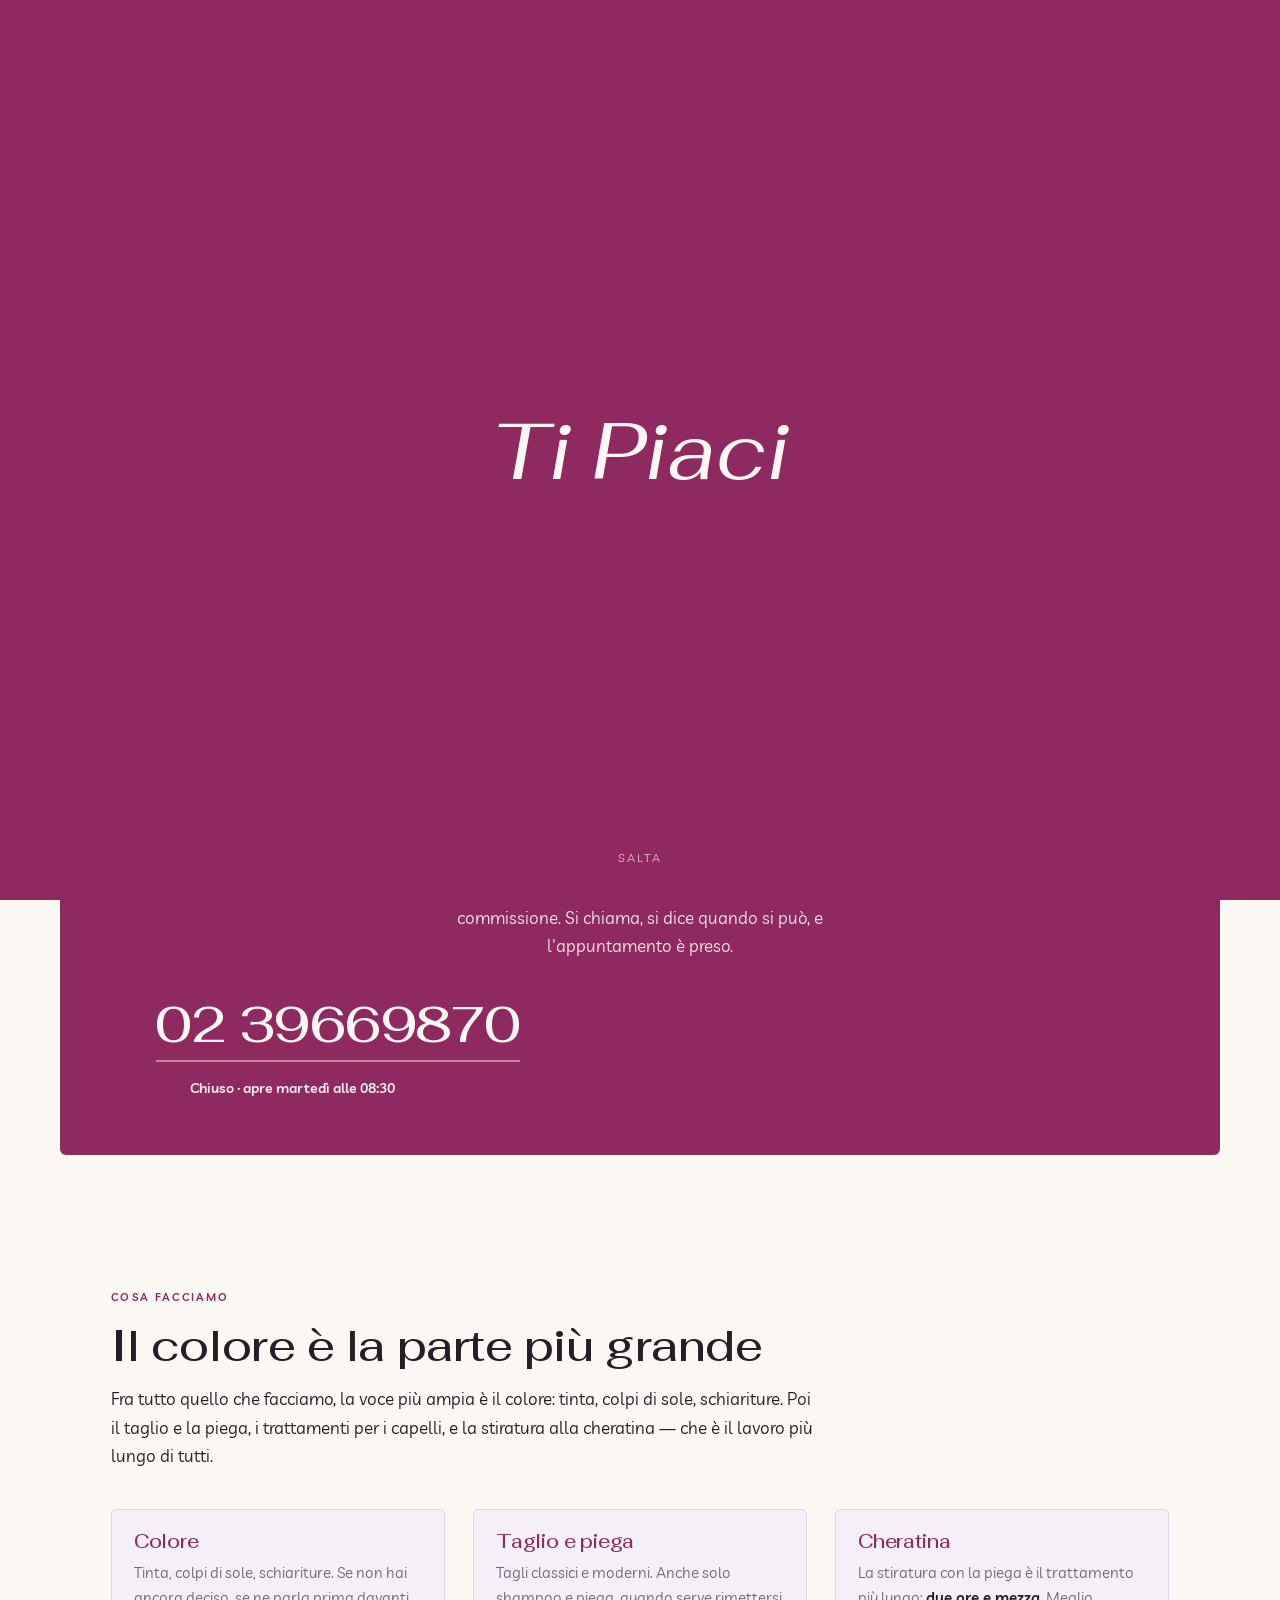
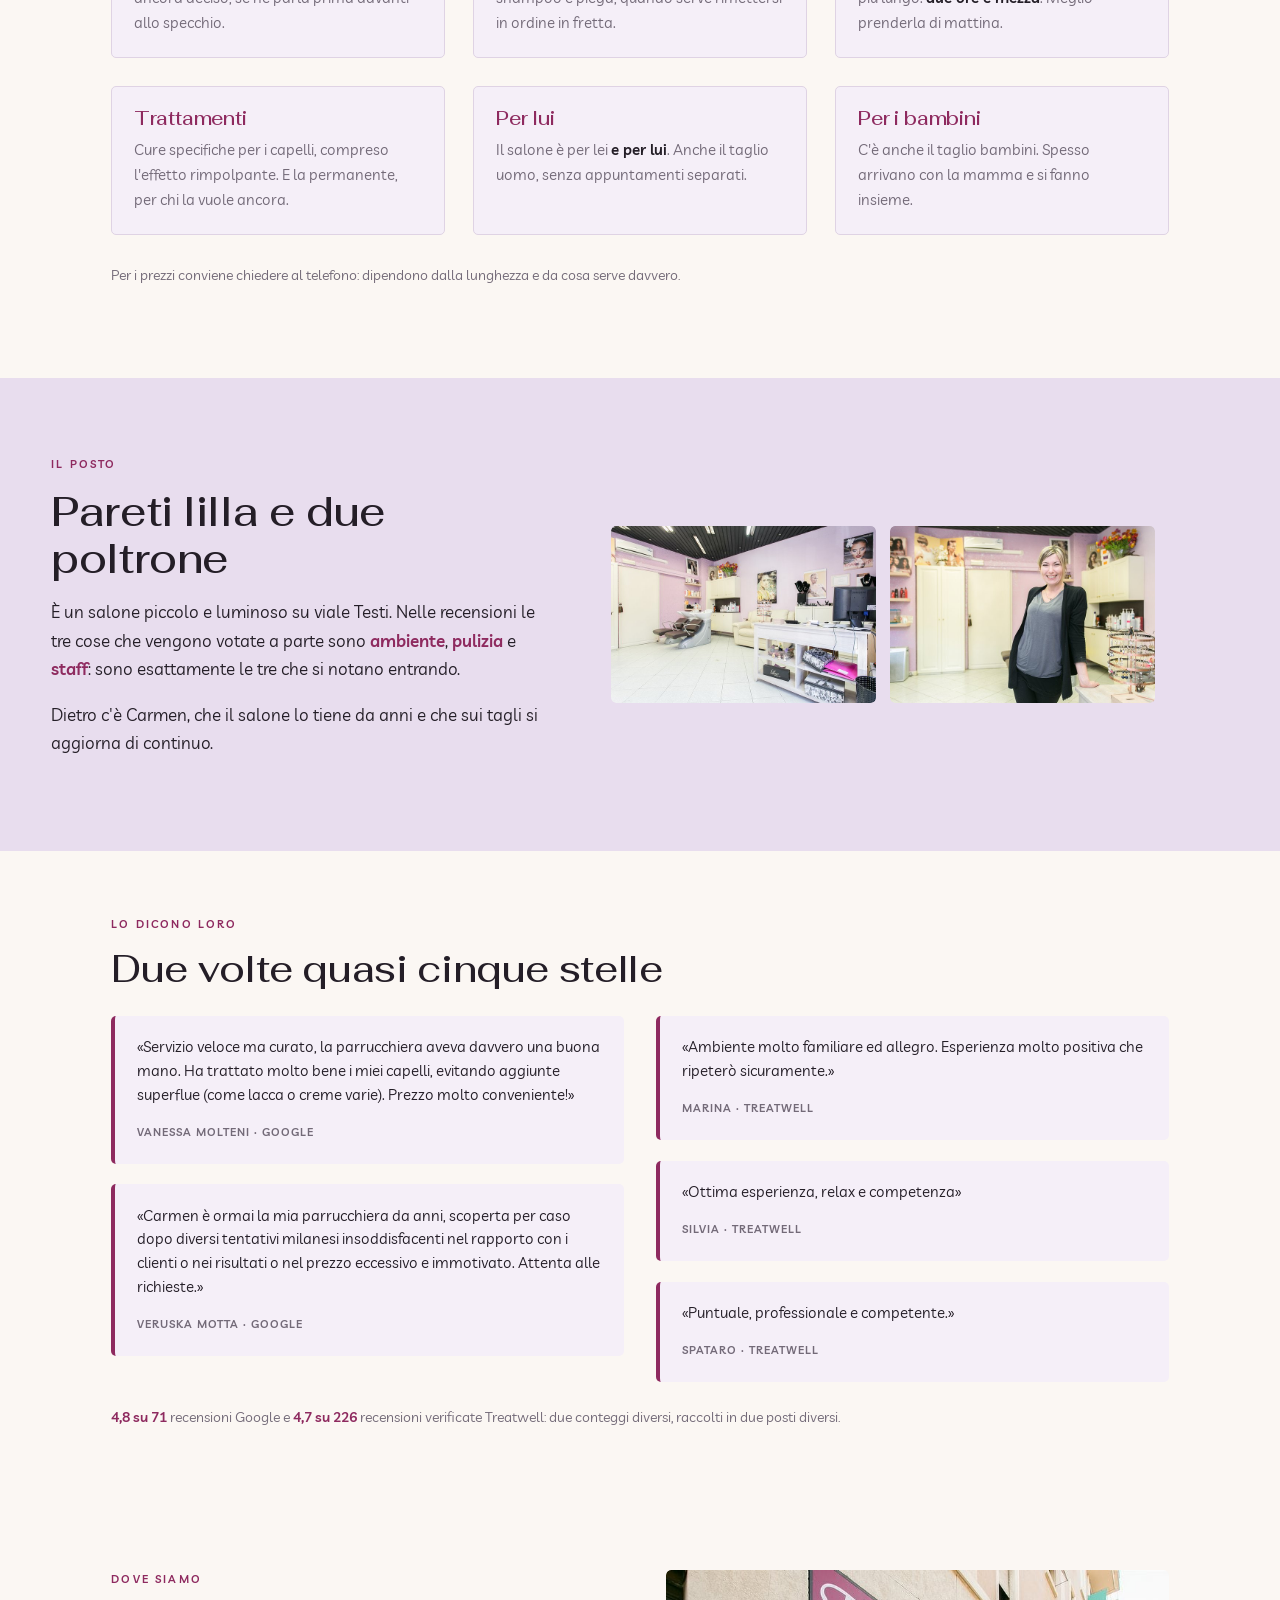
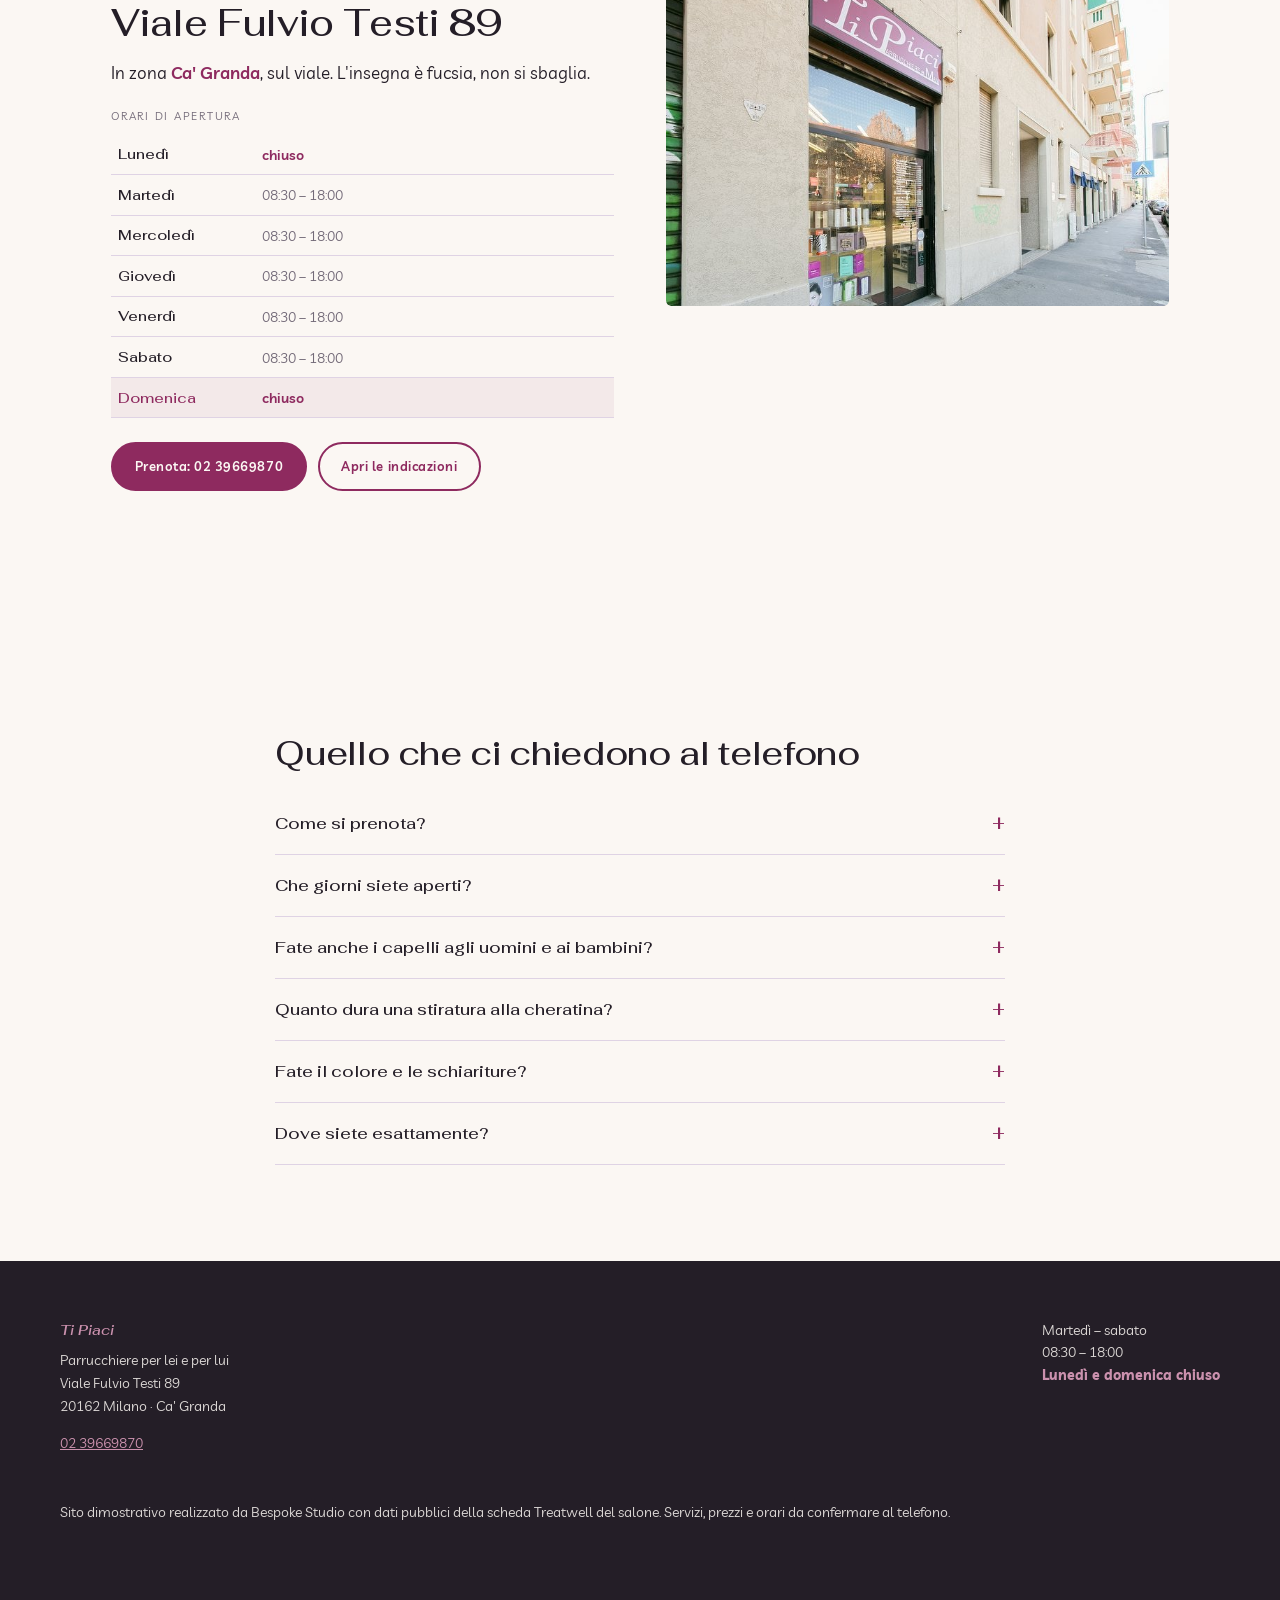
==== index.html @ 4e36fc7a "Ti Piaci — parrucchiere, viale Fulvio Testi 89, Ca' Granda Sito vetrina. Concept: «Niente che non se" ====
<!DOCTYPE html>
<html lang="it">
<head>
<meta charset="utf-8">
<meta name="viewport" content="width=device-width, initial-scale=1">
<title>Ti Piaci — parrucchiere a Ca' Granda, Milano · taglio, colore, cheratina</title>
<meta name="description" content="Ti Piaci, viale Fulvio Testi 89, Ca' Granda, Milano. Taglio, piega, colore, colpi di sole e lisciante alla cheratina, per lei e per lui. Si prenota per telefono: 02 39669870.">
<link rel="canonical" href="https://rotenzark.github.io/ti-piaci-testi/">
<meta property="og:type" content="website">
<meta property="og:title" content="Ti Piaci — niente che non serve">
<meta property="og:description" content="Parrucchiere a Ca' Granda, Milano. Taglio, colore, cheratina. Si prenota per telefono.">
<meta property="og:url" content="https://rotenzark.github.io/ti-piaci-testi/">
<meta property="og:image" content="https://rotenzark.github.io/ti-piaci-testi/img/og.jpg">
<meta property="og:locale" content="it_IT">
<meta name="twitter:card" content="summary_large_image">
<meta name="twitter:title" content="Ti Piaci — niente che non serve">
<meta name="twitter:description" content="Parrucchiere a Ca' Granda, Milano. Taglio, colore, cheratina. Si prenota per telefono.">
<meta name="twitter:image" content="https://rotenzark.github.io/ti-piaci-testi/img/og.jpg">
<meta name="theme-color" content="#8E2A5F">
<link rel="icon" href="img/favicon.svg" type="image/svg+xml">
<link rel="icon" href="img/favicon-32.png" sizes="32x32">
<link rel="apple-touch-icon" href="img/apple-touch-icon.png">
<link rel="preconnect" href="https://fonts.googleapis.com">
<link rel="preconnect" href="https://fonts.gstatic.com" crossorigin>
<link href="https://fonts.googleapis.com/css2?family=Fahkwang:ital,wght@0,300;0,400;0,500;0,600;1,400&family=Livvic:wght@300;400;500;600&display=swap" rel="stylesheet">
<link rel="stylesheet" href="css/styles.css?v=1">
<script type="application/ld+json">
{
  "@context":"https://schema.org","@type":"HairSalon","name":"Ti Piaci",
  "description":"Parrucchiere per lei e per lui a Ca' Granda, Milano. Taglio, piega, colore, colpi di sole e lisciante alla cheratina.",
  "url":"https://rotenzark.github.io/ti-piaci-testi/",
  "telephone":"+39 02 39669870",
  "priceRange":"€€",
  "image":"https://rotenzark.github.io/ti-piaci-testi/img/salone.jpg",
  "address":{"@type":"PostalAddress","streetAddress":"Viale Fulvio Testi 89","addressLocality":"Milano","postalCode":"20162","addressCountry":"IT"},
  "openingHoursSpecification":[
    {"@type":"OpeningHoursSpecification","dayOfWeek":["Tuesday","Wednesday","Thursday","Friday","Saturday"],"opens":"08:30","closes":"18:00"}
  ]
}
</script>
<script type="application/ld+json">
{
  "@context":"https://schema.org","@type":"FAQPage","mainEntity":[
    {"@type":"Question","name":"Come si prenota?","acceptedAnswer":{"@type":"Answer","text":"Per telefono, allo 02 39669870. Non serve nessuna app e non c'è nessuna piattaforma di mezzo: si chiama e si fissa l'appuntamento."}},
    {"@type":"Question","name":"Che giorni siete aperti?","acceptedAnswer":{"@type":"Answer","text":"Dal martedì al sabato, dalle 8:30 alle 18:00. Lunedì e domenica siamo chiusi."}},
    {"@type":"Question","name":"Fate anche i capelli agli uomini e ai bambini?","acceptedAnswer":{"@type":"Answer","text":"Sì. Il salone è per lei e per lui, e c'è anche il taglio per i bambini."}},
    {"@type":"Question","name":"Quanto dura una stiratura alla cheratina?","acceptedAnswer":{"@type":"Answer","text":"È il trattamento più lungo che facciamo: circa due ore e mezza, piega compresa. Meglio prenderlo di mattina."}},
    {"@type":"Question","name":"Fate il colore e le schiariture?","acceptedAnswer":{"@type":"Answer","text":"Sì, ed è la parte più ampia di quello che facciamo: colore, colpi di sole e schiariture. Se non sai bene cosa vuoi, se ne parla prima davanti allo specchio."}},
    {"@type":"Question","name":"Dove siete esattamente?","acceptedAnswer":{"@type":"Answer","text":"In viale Fulvio Testi 89, in zona Ca' Granda a Milano, sul lato dei numeri dispari."}}
  ]
}
</script>
</head>
<body>

<div id="intro" class="intro" aria-hidden="true">
  <p class="intro__nome">Ti Piaci</p>
  <button type="button" id="introSkip" class="intro__skip" data-i18n="intro.skip">salta</button>
</div>

<header id="site-header" class="testata">
  <a class="marchio" href="#cima">Ti Piaci</a>
  <nav id="mainNav" class="nav" aria-label="Menu principale">
    <a href="#cosa" data-i18n="nav.cosa">Cosa facciamo</a>
    <a href="#salone" data-i18n="nav.salone">Il salone</a>
    <a href="#voci" data-i18n="nav.voci">Recensioni</a>
    <a href="#dove" data-i18n="nav.dove">Dove siamo</a>
  </nav>
  <div class="testata__coda">
    <div class="lingue" role="group" aria-label="Lingua / Language">
      <button type="button" data-lang="it" class="is-on" aria-pressed="true">IT</button>
      <button type="button" data-lang="en" aria-pressed="false">EN</button>
    </div>
    <a class="bottone bottone--pieno" href="tel:+390239669870" data-i18n="cta.prenota">Prenota</a>
    <button type="button" id="burger" class="burger" aria-expanded="false" aria-controls="mobile-menu" aria-label="Apri il menu">
      <span></span><span></span><span></span>
    </button>
  </div>
</header>

<div id="mobile-menu" class="drawer" hidden>
  <a href="#cosa" data-i18n="nav.cosa">Cosa facciamo</a>
  <a href="#salone" data-i18n="nav.salone">Il salone</a>
  <a href="#voci" data-i18n="nav.voci">Recensioni</a>
  <a href="#dove" data-i18n="nav.dove">Dove siamo</a>
  <a class="drawer__cta" href="tel:+390239669870">02 39669870</a>
</div>

<!-- la ciocca: una linea curva continua che scende lungo tutta la pagina -->
<svg class="ciocca" id="ciocca" viewBox="0 0 120 1400" preserveAspectRatio="none" aria-hidden="true">
  <path class="ciocca__l" d="M96 0 C40 150 100 260 52 400 C10 528 96 620 60 760 C26 892 100 980 46 1120 C8 1224 78 1310 62 1400"
        fill="none" stroke="currentColor" stroke-width="1.6" stroke-linecap="round"/>
</svg>

<main id="cima">

  <!-- ══ HERO: la frase di una cliente ══ -->
  <section class="apertura" aria-labelledby="apertura-titolo">
    <p class="apertura__eti" data-i18n="hero.eti">Parrucchiere per lei e per lui · viale Fulvio Testi 89 · Ca' Granda, Milano</p>
    <h1 id="apertura-titolo" class="apertura__frase">
      <span class="fr">Niente</span>
      <span class="fr fr--forte">che non serve.</span>
    </h1>
    <p class="apertura__fonte" data-i18n="hero.fonte">«Ha trattato molto bene i miei capelli, <b>evitando aggiunte superflue</b> come lacca o creme varie.» — e un'altra cliente scrive che qui <b>non si cerca di proporre</b> quello che non hai chiesto. Sono due recensioni diverse, che dicono la stessa cosa.</p>
    <p class="stelle"><span data-i18n="hero.stelle"><b>4,8</b> su 71 recensioni Google · <b>4,7</b> su 226 recensioni Treatwell</span></p>
  </section>

  <!-- ══ LA PRENOTAZIONE — ciò che oggi manca ══ -->
  <section class="prenota" aria-labelledby="prenota-titolo">
    <div class="prenota__box">
      <p class="occhiello occhiello--chiaro" data-i18n="pre.eti">Per fissare un appuntamento</p>
      <h2 id="prenota-titolo" data-i18n="pre.titolo">Si prenota al telefono</h2>
      <p data-i18n="pre.p">Nessuna app, nessuna piattaforma di mezzo, nessuna commissione. Si chiama, si dice quando si può, e l'appuntamento è preso.</p>
      <p class="prenota__num"><a href="tel:+390239669870">02 39669870</a></p>
      <p class="prenota__stato"><span id="orarioStato">Controllo gli orari…</span></p>
    </div>
  </section>

  <!-- ══ COSA FACCIAMO ══ -->
  <section id="cosa" class="cosa" aria-labelledby="cosa-titolo">
    <div class="cosa__testa reveal">
      <p class="occhiello" data-i18n="cos.eti">Cosa facciamo</p>
      <h2 id="cosa-titolo" data-i18n="cos.titolo">Il colore è la parte più grande</h2>
      <p data-i18n="cos.p">Fra tutto quello che facciamo, la voce più ampia è il colore: tinta, colpi di sole, schiariture. Poi il taglio e la piega, i trattamenti per i capelli, e la stiratura alla cheratina — che è il lavoro più lungo di tutti.</p>
    </div>
    <div class="cosa__griglia">
      <article class="voce-s reveal">
        <h3 data-i18n="cos.1t">Colore</h3>
        <p data-i18n="cos.1p">Tinta, colpi di sole, schiariture. Se non hai ancora deciso, se ne parla prima davanti allo specchio.</p>
      </article>
      <article class="voce-s reveal">
        <h3 data-i18n="cos.2t">Taglio e piega</h3>
        <p data-i18n="cos.2p">Tagli classici e moderni. Anche solo shampoo e piega, quando serve rimettersi in ordine in fretta.</p>
      </article>
      <article class="voce-s reveal">
        <h3 data-i18n="cos.3t">Cheratina</h3>
        <p data-i18n="cos.3p">La stiratura con la piega è il trattamento più lungo: <b>due ore e mezza</b>. Meglio prenderla di mattina.</p>
      </article>
      <article class="voce-s reveal">
        <h3 data-i18n="cos.4t">Trattamenti</h3>
        <p data-i18n="cos.4p">Cure specifiche per i capelli, compreso l'effetto rimpolpante. E la permanente, per chi la vuole ancora.</p>
      </article>
      <article class="voce-s reveal">
        <h3 data-i18n="cos.5t">Per lui</h3>
        <p data-i18n="cos.5p">Il salone è per lei <b>e per lui</b>. Anche il taglio uomo, senza appuntamenti separati.</p>
      </article>
      <article class="voce-s reveal">
        <h3 data-i18n="cos.6t">Per i bambini</h3>
        <p data-i18n="cos.6p">C'è anche il taglio bambini. Spesso arrivano con la mamma e si fanno insieme.</p>
      </article>
    </div>
    <p class="cosa__nota reveal" data-i18n="cos.nota">Per i prezzi conviene chiedere al telefono: dipendono dalla lunghezza e da cosa serve davvero.</p>
  </section>

  <!-- ══ IL SALONE ══ -->
  <section id="salone" class="salone" aria-labelledby="salone-titolo">
    <div class="salone__testo reveal">
      <p class="occhiello" data-i18n="sal.eti">Il posto</p>
      <h2 id="salone-titolo" data-i18n="sal.titolo">Pareti lilla e due poltrone</h2>
      <p data-i18n="sal.p1">È un salone piccolo e luminoso su viale Testi. Nelle recensioni le tre cose che vengono votate a parte sono <b>ambiente</b>, <b>pulizia</b> e <b>staff</b>: sono esattamente le tre che si notano entrando.</p>
      <p data-i18n="sal.p2">Dietro c'è Carmen, che il salone lo tiene da anni e che sui tagli si aggiorna di continuo.</p>
    </div>
    <div class="salone__foto">
      <button type="button" class="shot reveal" data-full="img/salone.jpg"><img src="img/salone.jpg" width="720" height="480" decoding="async" alt="L'interno del salone: pareti lilla, due poltrone lavaggio, divano crema e bancone bianco"></button>
      <button type="button" class="shot reveal" data-full="img/al-lavoro.jpg"><img src="img/al-lavoro.jpg" width="720" height="480" decoding="async" alt="Il salone visto dall'ingresso, con l'espositore di bigiotteria e la parete dei prodotti"></button>
    </div>
  </section>

  <!-- ══ RECENSIONI ══ -->
  <section id="voci" class="voci reveal" aria-labelledby="voci-titolo">
    <p class="occhiello" data-i18n="voc.eti">Lo dicono loro</p>
    <h2 id="voci-titolo" data-i18n="voc.titolo">Due volte quasi cinque stelle</h2>
    <ul class="voci__lista">
      <li class="voce"><p>«Servizio veloce ma curato, la parrucchiera aveva davvero una buona mano. Ha trattato molto bene i miei capelli, evitando aggiunte superflue (come lacca o creme varie). Prezzo molto conveniente!»</p><span class="voce__chi">Vanessa Molteni · Google</span></li>
      <li class="voce"><p>«Carmen è ormai la mia parrucchiera da anni, scoperta per caso dopo diversi tentativi milanesi insoddisfacenti nel rapporto con i clienti o nei risultati o nel prezzo eccessivo e immotivato. Attenta alle richieste.»</p><span class="voce__chi">Veruska Motta · Google</span></li>
      <li class="voce"><p>«Ambiente molto familiare ed allegro. Esperienza molto positiva che ripeterò sicuramente.»</p><span class="voce__chi">Marina · Treatwell</span></li>
      <li class="voce"><p>«Ottima esperienza, relax e competenza»</p><span class="voce__chi">Silvia · Treatwell</span></li>
      <li class="voce"><p>«Puntuale, professionale e competente.»</p><span class="voce__chi">Spataro · Treatwell</span></li>
    </ul>
    <p class="voci__nota" data-i18n="voc.nota"><b>4,8 su 71</b> recensioni Google e <b>4,7 su 226</b> recensioni verificate Treatwell: due conteggi diversi, raccolti in due posti diversi.</p>
  </section>

  <!-- ══ DOVE ══ -->
  <section id="dove" class="dove" aria-labelledby="dove-titolo">
    <div class="dove__testo reveal">
      <p class="occhiello" data-i18n="dov.eti">Dove siamo</p>
      <h2 id="dove-titolo" data-i18n="dov.titolo">Viale Fulvio Testi 89</h2>
      <p data-i18n="dov.p">In zona <b>Ca' Granda</b>, sul viale. L'insegna è fucsia, non si sbaglia.</p>
      <table class="orari">
        <caption data-i18n="dov.cap">Orari di apertura</caption>
        <tbody>
          <tr data-day="1" class="riposo"><th scope="row" data-i18n="g.lun">Lunedì</th><td data-i18n="g.chiuso">chiuso</td></tr>
          <tr data-day="2"><th scope="row" data-i18n="g.mar">Martedì</th><td>08:30 – 18:00</td></tr>
          <tr data-day="3"><th scope="row" data-i18n="g.mer">Mercoledì</th><td>08:30 – 18:00</td></tr>
          <tr data-day="4"><th scope="row" data-i18n="g.gio">Giovedì</th><td>08:30 – 18:00</td></tr>
          <tr data-day="5"><th scope="row" data-i18n="g.ven">Venerdì</th><td>08:30 – 18:00</td></tr>
          <tr data-day="6"><th scope="row" data-i18n="g.sab">Sabato</th><td>08:30 – 18:00</td></tr>
          <tr data-day="0" class="riposo"><th scope="row" data-i18n="g.dom">Domenica</th><td data-i18n="g.chiuso2">chiuso</td></tr>
        </tbody>
      </table>
      <p class="dove__azioni">
        <a class="bottone bottone--pieno" href="tel:+390239669870" data-i18n="dov.tel">Prenota: 02 39669870</a>
        <a class="bottone" href="https://www.google.com/maps/search/Ti+Piaci+Viale+Fulvio+Testi+89+Milano" target="_blank" rel="noopener" data-i18n="dov.mappa">Apri le indicazioni</a>
      </p>
    </div>
    <div class="dove__lato reveal">
      <button type="button" class="shot dove__facciata" data-full="img/facciata.jpg"><img src="img/facciata.jpg" width="720" height="480" decoding="async" alt="L'insegna fucsia Ti Piaci su viale Fulvio Testi, con la vetrina dei prodotti"></button>
      <iframe title="Mappa di Ti Piaci, viale Fulvio Testi 89, Milano" src="https://www.google.com/maps?q=Viale+Fulvio+Testi+89+20162+Milano&output=embed" width="600" height="300" style="border:0" loading="lazy" referrerpolicy="no-referrer-when-downgrade"></iframe>
    </div>
  </section>

  <!-- ══ FAQ ══ -->
  <section id="faq" class="faq reveal" aria-labelledby="faq-titolo">
    <h2 id="faq-titolo" data-i18n="faq.titolo">Quello che ci chiedono al telefono</h2>
    <div class="faq__lista">
      <details><summary data-i18n="faq.q1">Come si prenota?</summary><p data-i18n="faq.a1">Per telefono, allo <b>02 39669870</b>. Non serve nessuna app e non c'è nessuna piattaforma di mezzo: si chiama e si fissa l'appuntamento.</p></details>
      <details><summary data-i18n="faq.q2">Che giorni siete aperti?</summary><p data-i18n="faq.a2">Dal <b>martedì al sabato</b>, dalle 8:30 alle 18:00. Lunedì e domenica siamo chiusi.</p></details>
      <details><summary data-i18n="faq.q3">Fate anche i capelli agli uomini e ai bambini?</summary><p data-i18n="faq.a3">Sì. Il salone è <b>per lei e per lui</b>, e c'è anche il taglio per i bambini.</p></details>
      <details><summary data-i18n="faq.q4">Quanto dura una stiratura alla cheratina?</summary><p data-i18n="faq.a4">È il trattamento più lungo che facciamo: <b>circa due ore e mezza</b>, piega compresa. Meglio prenderlo di mattina.</p></details>
      <details><summary data-i18n="faq.q5">Fate il colore e le schiariture?</summary><p data-i18n="faq.a5">Sì, ed è la parte più ampia di quello che facciamo. Se non sai bene cosa vuoi, se ne parla prima davanti allo specchio.</p></details>
      <details><summary data-i18n="faq.q6">Dove siete esattamente?</summary><p data-i18n="faq.a6">In viale Fulvio Testi 89, in zona <b>Ca' Granda</b>, sul lato dei numeri dispari.</p></details>
    </div>
  </section>

</main>

<footer class="chiusa">
  <div class="chiusa__riga">
    <div>
      <p class="chiusa__nome">Ti Piaci</p>
      <p data-i18n="foot.ind">Parrucchiere per lei e per lui<br>Viale Fulvio Testi 89<br>20162 Milano · Ca' Granda</p>
      <p><a href="tel:+390239669870">02 39669870</a></p>
    </div>
    <div>
      <p data-i18n="foot.orari">Martedì – sabato<br>08:30 – 18:00<br><b>Lunedì e domenica chiuso</b></p>
    </div>
  </div>
  <p class="chiusa__nota" data-i18n="foot.nota">Sito dimostrativo realizzato da Bespoke Studio con dati pubblici della scheda Treatwell del salone. Servizi, prezzi e orari da confermare al telefono.</p>
</footer>

<div class="barra" id="actionBar">
  <a href="tel:+390239669870" data-i18n="bar.prenota">Prenota</a>
  <a href="#cosa" data-i18n="bar.cosa">Servizi</a>
  <a href="#dove" data-i18n="bar.dove">Dove</a>
</div>

<div id="lightbox" class="lightbox" hidden>
  <button type="button" id="lightboxClose" class="lightbox__x" aria-label="Chiudi">×</button>
  <img id="lightboxImg" src="" alt="">
</div>

<script src="https://cdn.jsdelivr.net/npm/gsap@3.12.5/dist/gsap.min.js"></script>
<script src="https://cdn.jsdelivr.net/npm/gsap@3.12.5/dist/ScrollTrigger.min.js"></script>
<script src="js/main.js?v=1"></script>
</body>
</html>
---- css/styles.css ----
/* ═══════════════════════════════════════════════════════════════════
   TI PIACI — viale Fulvio Testi 89, Ca' Granda, Milano
   Palette dalle LORO foto: il magenta dell'insegna, il lilla delle
   pareti, il crema degli arredi, il nero del soffitto a doghe.
   ═══════════════════════════════════════════════════════════════════ */

:root{
  --magenta:#8E2A5F;
  --magenta-scuro:#5E1A3E;
  --lilla:#E8DDEE;
  --lilla-chiaro:#F5EFF8;
  --crema:#FBF7F3;
  --nero:#241E27;
  --fumo:#736A78;
  --linea:#DFD3E4;

  --display:'Fahkwang', Georgia, serif;
  --testo:'Livvic', system-ui, sans-serif;

  --gutter:clamp(1.15rem, 4vw, 3.5rem);
  --max:1160px;
}

*,*::before,*::after{box-sizing:border-box}
html{-webkit-text-size-adjust:100%}
body{margin:0}
img{max-width:100%;height:auto;display:block}
[hidden]{display:none !important}
button{font:inherit;color:inherit}
:focus-visible{outline:2px solid var(--magenta);outline-offset:3px}

.js .reveal{opacity:0}
.js .reveal.in-view{opacity:1}
html:not(.js) .reveal{opacity:1}

@media (prefers-reduced-motion:reduce){
  *,*::before,*::after{animation-duration:.001ms !important;animation-iteration-count:1 !important;transition-duration:.001ms !important;scroll-behavior:auto !important}
  .reveal{opacity:1 !important;transform:none !important}
  .intro{display:none !important}
  .ciocca__l{stroke-dashoffset:0 !important}
}

body{
  font-family:var(--testo);font-weight:400;
  font-size:clamp(1rem,.96rem + .2vw,1.06rem);line-height:1.68;
  color:var(--nero);background:var(--crema);
  -webkit-font-smoothing:antialiased;
}
h1,h2,h3{font-family:var(--display);line-height:1.14;margin:0;font-weight:500;letter-spacing:-.01em}
p{margin:0 0 1em}
a{color:inherit}

.occhiello{font-size:.68rem;font-weight:600;letter-spacing:.2em;text-transform:uppercase;color:var(--magenta);margin:0 0 .9rem}
.occhiello--chiaro{color:var(--lilla)}

.bottone{
  display:inline-block;font-size:.8rem;font-weight:600;letter-spacing:.04em;text-decoration:none;
  padding:.72rem 1.35rem;border:2px solid var(--magenta);color:var(--magenta);border-radius:999px;
  transition:background .22s,color .22s;
}
.bottone:hover{background:var(--magenta);color:var(--crema)}
.bottone--pieno{background:var(--magenta);color:var(--crema)}
.bottone--pieno:hover{background:var(--magenta-scuro);border-color:var(--magenta-scuro)}

/* ── INTRO ── */
.intro{position:fixed;inset:0;z-index:200;background:var(--magenta);display:grid;place-items:center;transition:opacity .55s ease}
.intro.is-out{opacity:0;pointer-events:none}
.intro__nome{margin:0;font-family:var(--display);font-weight:400;font-style:italic;color:var(--crema);font-size:clamp(2.4rem,9vw,5rem);opacity:0;animation:sali .7s ease .15s forwards}
@keyframes sali{from{opacity:0;transform:translateY(14px)}to{opacity:1;transform:none}}
.intro__skip{position:absolute;bottom:2rem;left:50%;transform:translateX(-50%);background:none;border:0;color:var(--crema);opacity:.7;cursor:pointer;font-size:.72rem;letter-spacing:.16em;text-transform:uppercase}

/* ── LA CIOCCA: firma, una curva continua lungo la pagina ── */
.ciocca{
  position:absolute;top:0;left:50%;transform:translateX(-50%);
  width:min(96vw,1160px);height:100%;
  pointer-events:none;z-index:0;color:var(--lilla);
}
.js .ciocca__l{stroke-dasharray:4200;stroke-dashoffset:4200}
html:not(.js) .ciocca__l{stroke-dasharray:none;stroke-dashoffset:0}
main{position:relative;z-index:1}

/* ── TESTATA ── */
.testata{position:sticky;top:0;z-index:90;display:flex;align-items:center;gap:1.2rem;padding:.7rem var(--gutter);background:rgba(251,247,243,.97);border-bottom:1px solid var(--linea)}
.marchio{text-decoration:none;color:var(--magenta);flex:0 0 auto;font-family:var(--display);font-style:italic;font-weight:500;font-size:1.45rem}
.nav{display:flex;gap:1.5rem;margin-left:auto}
.nav a{font-size:.85rem;font-weight:500;text-decoration:none;padding-bottom:2px;border-bottom:2px solid transparent;transition:border-color .2s}
.nav a:hover{border-color:var(--magenta)}
.testata__coda{display:flex;align-items:center;gap:.7rem;margin-left:auto}
.nav + .testata__coda{margin-left:1.4rem}
.lingue{display:flex;gap:.1rem;font-size:.74rem;font-weight:600}
.lingue button{background:none;border:0;padding:.3rem .35rem;cursor:pointer;color:var(--fumo)}
.lingue button.is-on{color:var(--magenta);text-decoration:underline;text-underline-offset:4px}

.burger{display:none;background:none;border:0;padding:.4rem;cursor:pointer;position:relative;z-index:96}
.burger span{display:block;width:23px;height:2.5px;background:var(--nero);margin:4px 0;transition:transform .25s,opacity .2s}
.burger[aria-expanded="true"] span:nth-child(1){transform:translateY(6.5px) rotate(45deg)}
.burger[aria-expanded="true"] span:nth-child(2){opacity:0}
.burger[aria-expanded="true"] span:nth-child(3){transform:translateY(-6.5px) rotate(-45deg)}

.drawer{position:fixed;inset:0 0 0 auto;width:min(78vw,300px);z-index:95;background:var(--magenta);color:var(--crema);display:flex;flex-direction:column;gap:.3rem;padding:5rem 1.6rem 2rem}
.drawer a{font-size:1rem;font-weight:500;text-decoration:none;padding:.75rem 0;border-bottom:1px solid rgba(251,247,243,.2)}
.drawer__cta{margin-top:1rem;border:2px solid var(--crema);border-bottom:2px solid var(--crema);border-radius:999px;text-align:center}

/* ═══ APERTURA ═══ */
.apertura{max-width:var(--max);margin:0 auto;padding:clamp(3rem,8vw,6rem) var(--gutter) clamp(2rem,4vw,3rem);text-align:center}
.apertura__eti{font-size:.7rem;font-weight:500;letter-spacing:.16em;text-transform:uppercase;color:var(--fumo);margin:0 0 clamp(1.6rem,4vw,2.6rem)}
.apertura__frase{display:flex;flex-direction:column;font-size:clamp(2.6rem,1.4rem + 5.6vw,6.4rem);line-height:1.02;letter-spacing:-.025em;color:var(--nero)}
.fr--forte{color:var(--magenta);font-style:italic}
.apertura__fonte{margin:clamp(1.6rem,3vw,2.4rem) auto 0;max-width:52ch;font-size:.98rem;color:var(--fumo)}
.apertura__fonte b{color:var(--nero);font-weight:600}
.stelle{margin:1.4rem auto 0;display:inline-block;font-size:.82rem;color:var(--fumo);background:var(--lilla-chiaro);border:1px solid var(--linea);border-radius:999px;padding:.42rem 1.1rem}
.stelle b{color:var(--magenta);font-weight:600}

/* ═══ PRENOTA — la cosa che oggi manca ═══ */
.prenota{padding:clamp(2rem,5vw,3.5rem) var(--gutter)}
.prenota__box{
  max-width:var(--max);margin:0 auto;text-align:center;
  background:var(--magenta);color:var(--crema);
  border-radius:6px;padding:clamp(2rem,5vw,3.4rem) clamp(1.2rem,4vw,3rem);
}
.prenota__box h2{font-size:clamp(1.6rem,1.2rem + 1.8vw,2.6rem);margin-bottom:.8rem}
.prenota__box p{opacity:.9;max-width:46ch;margin-left:auto;margin-right:auto}
.prenota__num{margin:1.4rem 0 .6rem !important;opacity:1 !important}
.prenota__num a{font-family:var(--display);font-weight:500;font-size:clamp(1.8rem,1.2rem + 2.4vw,3.2rem);text-decoration:none;letter-spacing:-.01em;border-bottom:2px solid rgba(251,247,243,.45);padding-bottom:.06em}
.prenota__num a:hover{border-bottom-color:var(--crema)}
.prenota__stato{font-weight:600;font-size:.9rem;opacity:.95 !important;margin:0 !important}

/* ═══ COSA ═══ */
.cosa{max-width:var(--max);margin:0 auto;padding:clamp(2.8rem,6vw,4.8rem) var(--gutter)}
.cosa__testa{max-width:44rem;margin-bottom:clamp(1.8rem,3vw,2.6rem)}
.cosa__testa h2{font-size:clamp(1.7rem,1.25rem + 1.9vw,2.8rem);margin-bottom:.9rem}
.cosa__griglia{display:grid;grid-template-columns:repeat(3,1fr);gap:clamp(1rem,2.4vw,1.8rem)}
.voce-s{background:var(--lilla-chiaro);border:1px solid var(--linea);border-radius:5px;padding:1.3rem 1.35rem}
.voce-s h3{font-size:1.2rem;margin-bottom:.5rem;color:var(--magenta)}
.voce-s p{margin:0;font-size:.93rem;color:var(--fumo)}
.voce-s p b{color:var(--nero);font-weight:600}
.cosa__nota{margin-top:1.8rem;font-size:.88rem;color:var(--fumo)}

/* ═══ SALONE ═══ */
.salone{background:var(--lilla);padding:clamp(2.8rem,6vw,4.8rem) var(--gutter);display:grid;grid-template-columns:.9fr 1.1fr;gap:clamp(2rem,5vw,3.4rem);align-items:center}
.salone__testo{max-width:32rem;justify-self:end;width:100%}
.salone__testo h2{font-size:clamp(1.6rem,1.2rem + 1.8vw,2.6rem);margin-bottom:1rem}
.salone__testo p b{font-weight:600;color:var(--magenta)}
.salone__foto{display:grid;grid-template-columns:1fr 1fr;gap:.9rem;max-width:34rem}
.shot{padding:0;border:0;background:none;cursor:pointer;overflow:hidden;border-radius:5px;display:block;width:100%}
.shot img{transition:transform .5s ease;width:100%}
.shot:hover img{transform:scale(1.04)}
.salone__foto img{border-radius:5px}

/* ═══ VOCI ═══ */
.voci{max-width:var(--max);margin:0 auto;padding:clamp(2.6rem,5vw,4.2rem) var(--gutter)}
.voci h2{font-size:clamp(1.5rem,1.2rem + 1.4vw,2.4rem);margin-bottom:1.6rem}
.voci__lista{list-style:none;margin:0;padding:0;columns:2;column-gap:2rem}
.voce{break-inside:avoid;margin-bottom:1.3rem;padding:1.2rem 1.35rem;background:var(--lilla-chiaro);border-radius:5px;border-left:4px solid var(--magenta)}
.voce p{font-size:.94rem;line-height:1.58;margin-bottom:.6rem}
.voce__chi{font-size:.7rem;font-weight:600;letter-spacing:.09em;text-transform:uppercase;color:var(--fumo)}
.voci__nota{margin-top:1rem;font-size:.85rem;color:var(--fumo)}
.voci__nota b{color:var(--magenta);font-weight:600}

/* ═══ DOVE ═══ */
.dove{max-width:var(--max);margin:0 auto;padding:clamp(2.4rem,5vw,4rem) var(--gutter);display:grid;grid-template-columns:1fr 1fr;gap:clamp(2rem,4vw,3.2rem);align-items:start}
.dove__testo h2{font-size:clamp(1.5rem,1.2rem + 1.4vw,2.3rem);margin-bottom:.9rem}
.dove__testo p b{font-weight:600;color:var(--magenta)}
.orari{width:100%;border-collapse:collapse;margin:1.2rem 0 1.5rem;font-size:.9rem}
.orari caption{font-size:.68rem;letter-spacing:.16em;text-transform:uppercase;color:var(--fumo);text-align:left;padding-bottom:.6rem}
.orari th,.orari td{padding:.48rem .4rem;border-bottom:1px solid var(--linea);text-align:left;font-weight:400}
.orari th{font-family:var(--display);font-weight:500;width:9rem}
.orari td{font-size:.86rem;color:var(--fumo)}
.orari tr.riposo td{color:var(--magenta);font-weight:600}
.orari tr.is-today th,.orari tr.is-today td{color:var(--magenta);background:rgba(142,42,95,.07)}
.dove__azioni{display:flex;flex-wrap:wrap;gap:.7rem}
.dove__lato{display:grid;gap:1rem}

.dove__facciata img{border-radius:5px}
.dove__lato iframe{width:100%;height:300px;border-radius:5px;display:block;border:1px solid var(--linea)}

/* ═══ FAQ ═══ */
.faq{max-width:52rem;margin:0 auto;padding:clamp(1.8rem,4vw,3rem) var(--gutter) clamp(3.5rem,8vw,6rem)}
.faq h2{font-size:clamp(1.4rem,1.15rem + 1.2vw,2.1rem);margin-bottom:1.3rem}
.faq details{border-bottom:1px solid var(--linea);padding:.9rem 0}
.faq summary{cursor:pointer;font-family:var(--display);font-weight:500;font-size:1.02rem;list-style:none;display:flex;justify-content:space-between;gap:1rem;align-items:baseline}
.faq summary::-webkit-details-marker{display:none}
.faq summary::after{content:'+';color:var(--magenta);font-size:1.2rem}
.faq details[open] summary::after{content:'–'}
.faq details p{margin:.7rem 0 .2rem;color:var(--fumo);font-size:.93rem}
.faq details p b{color:var(--nero);font-weight:600}

/* ═══ CHIUSA ═══ */
.chiusa{background:var(--nero);color:var(--crema);padding:clamp(2.4rem,5vw,3.6rem) var(--gutter) 5.5rem;position:relative;z-index:1}
.chiusa__riga{max-width:var(--max);margin:0 auto;display:flex;flex-wrap:wrap;gap:2.4rem;justify-content:space-between}
.chiusa__nome{font-family:var(--display);font-style:italic;font-weight:500;font-size:1.7rem;margin-bottom:.5rem;color:#E9A6C6}
.chiusa p{font-size:.89rem;line-height:1.6;opacity:.85}
.chiusa p b{opacity:1;color:#E9A6C6}
.chiusa a{color:#E9A6C6}
.chiusa__nota{max-width:var(--max);margin:2rem auto 0;font-size:.71rem;line-height:1.65;opacity:.5}

/* ═══ BARRA MOBILE ═══ */
.barra{position:fixed;left:0;right:0;bottom:0;z-index:80;display:none;background:var(--nero);border-top:1px solid rgba(251,247,243,.14)}
.barra a{flex:1;text-align:center;padding:.85rem .4rem;text-decoration:none;color:var(--crema);font-size:.79rem;font-weight:500}
.barra a + a{border-left:1px solid rgba(251,247,243,.14)}

/* ═══ LIGHTBOX ═══ */
.lightbox{position:fixed;inset:0;z-index:150;background:rgba(36,30,39,.95);display:flex;align-items:center;justify-content:center;padding:2rem}
.lightbox[hidden]{display:none !important}
.lightbox img{max-width:92vw;max-height:88vh;object-fit:contain;border-radius:5px}
.lightbox__x{position:absolute;top:1rem;right:1.3rem;background:none;border:0;color:var(--crema);font-size:2.2rem;line-height:1;cursor:pointer}

/* ═══ RESPONSIVE ═══ */
@media (max-width:960px){
  .nav{display:none}
  .burger{display:block}
  .barra{display:flex}
  .ciocca{display:none}
  .cosa__griglia{grid-template-columns:repeat(2,1fr)}
  .salone,.dove{grid-template-columns:1fr}
  .salone__testo,.salone__foto{justify-self:stretch;max-width:none}
  .voci__lista{columns:1}
  .chiusa{padding-bottom:5.5rem}
}
@media (max-width:640px){
  .cosa__griglia{grid-template-columns:1fr}
  .salone__foto{grid-template-columns:1fr}
  .testata__coda .bottone{display:none}
  .orari th{width:7rem;font-size:.86rem}
}
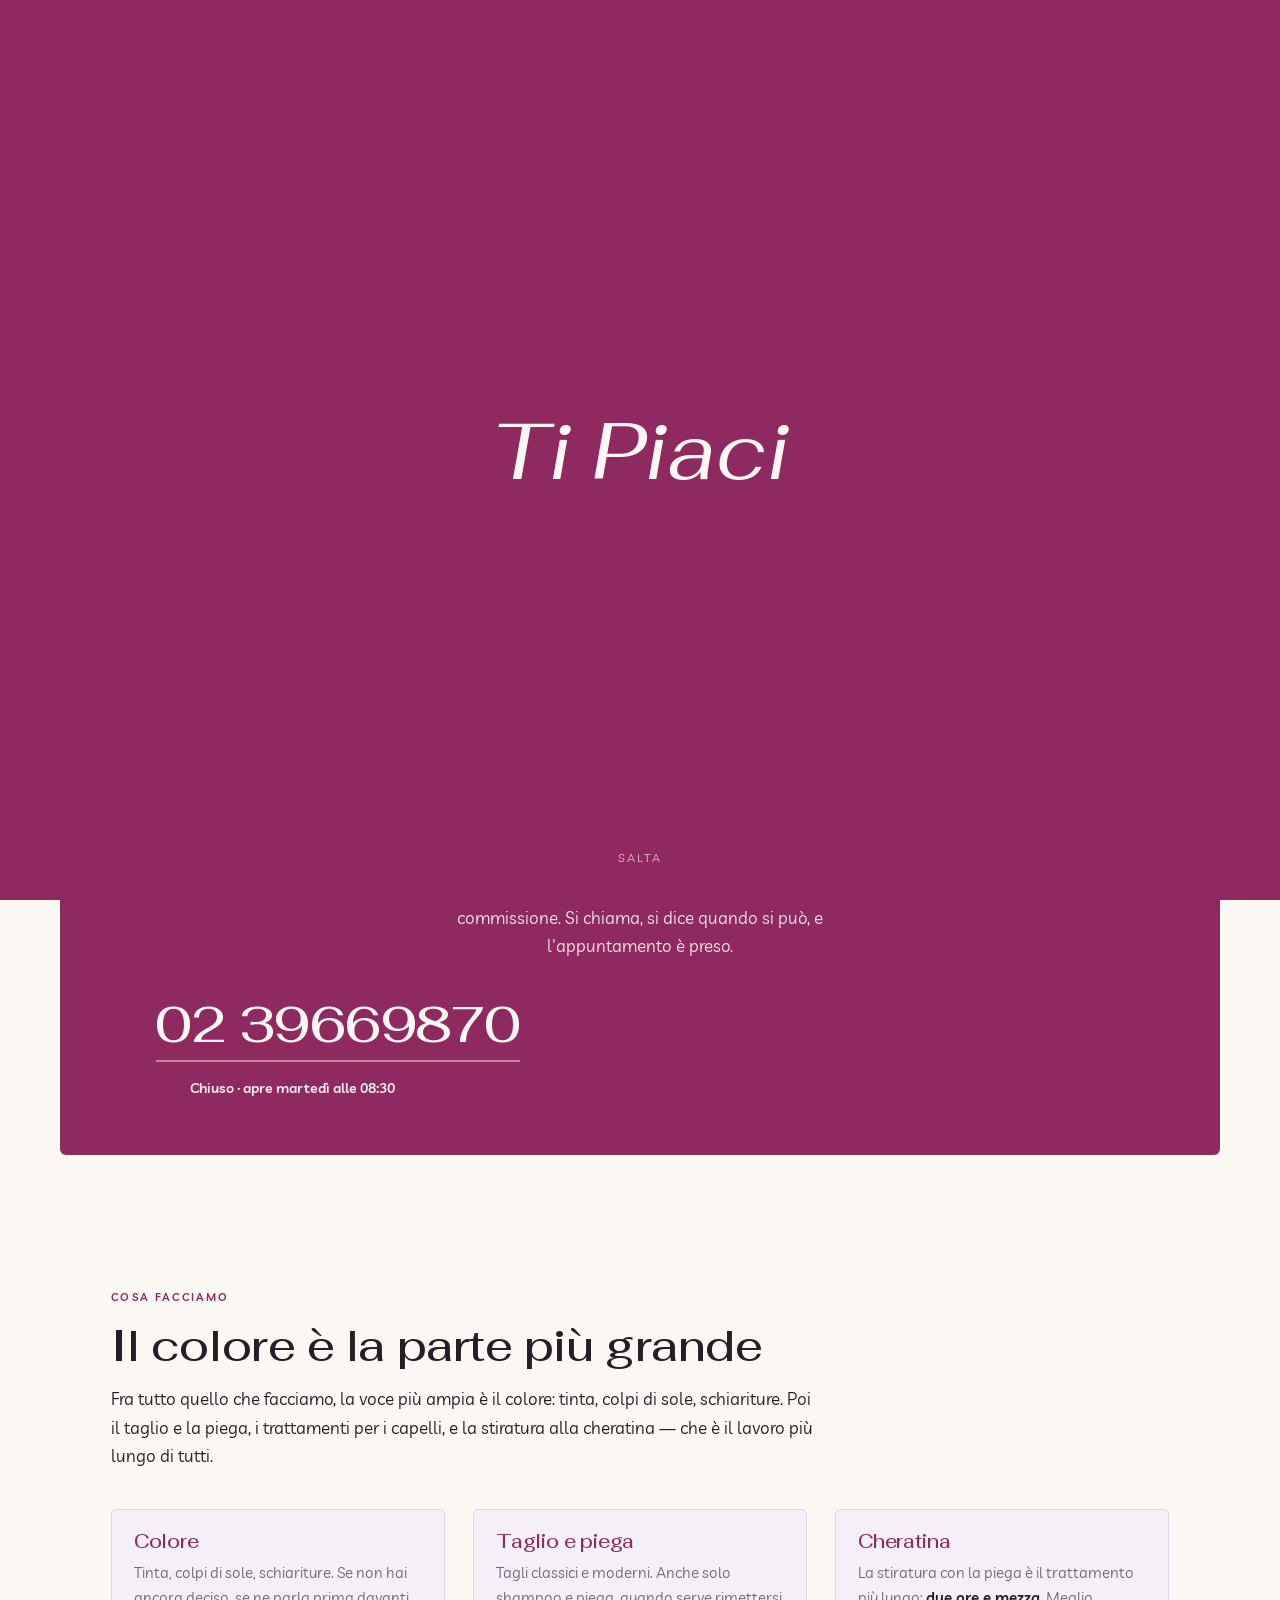
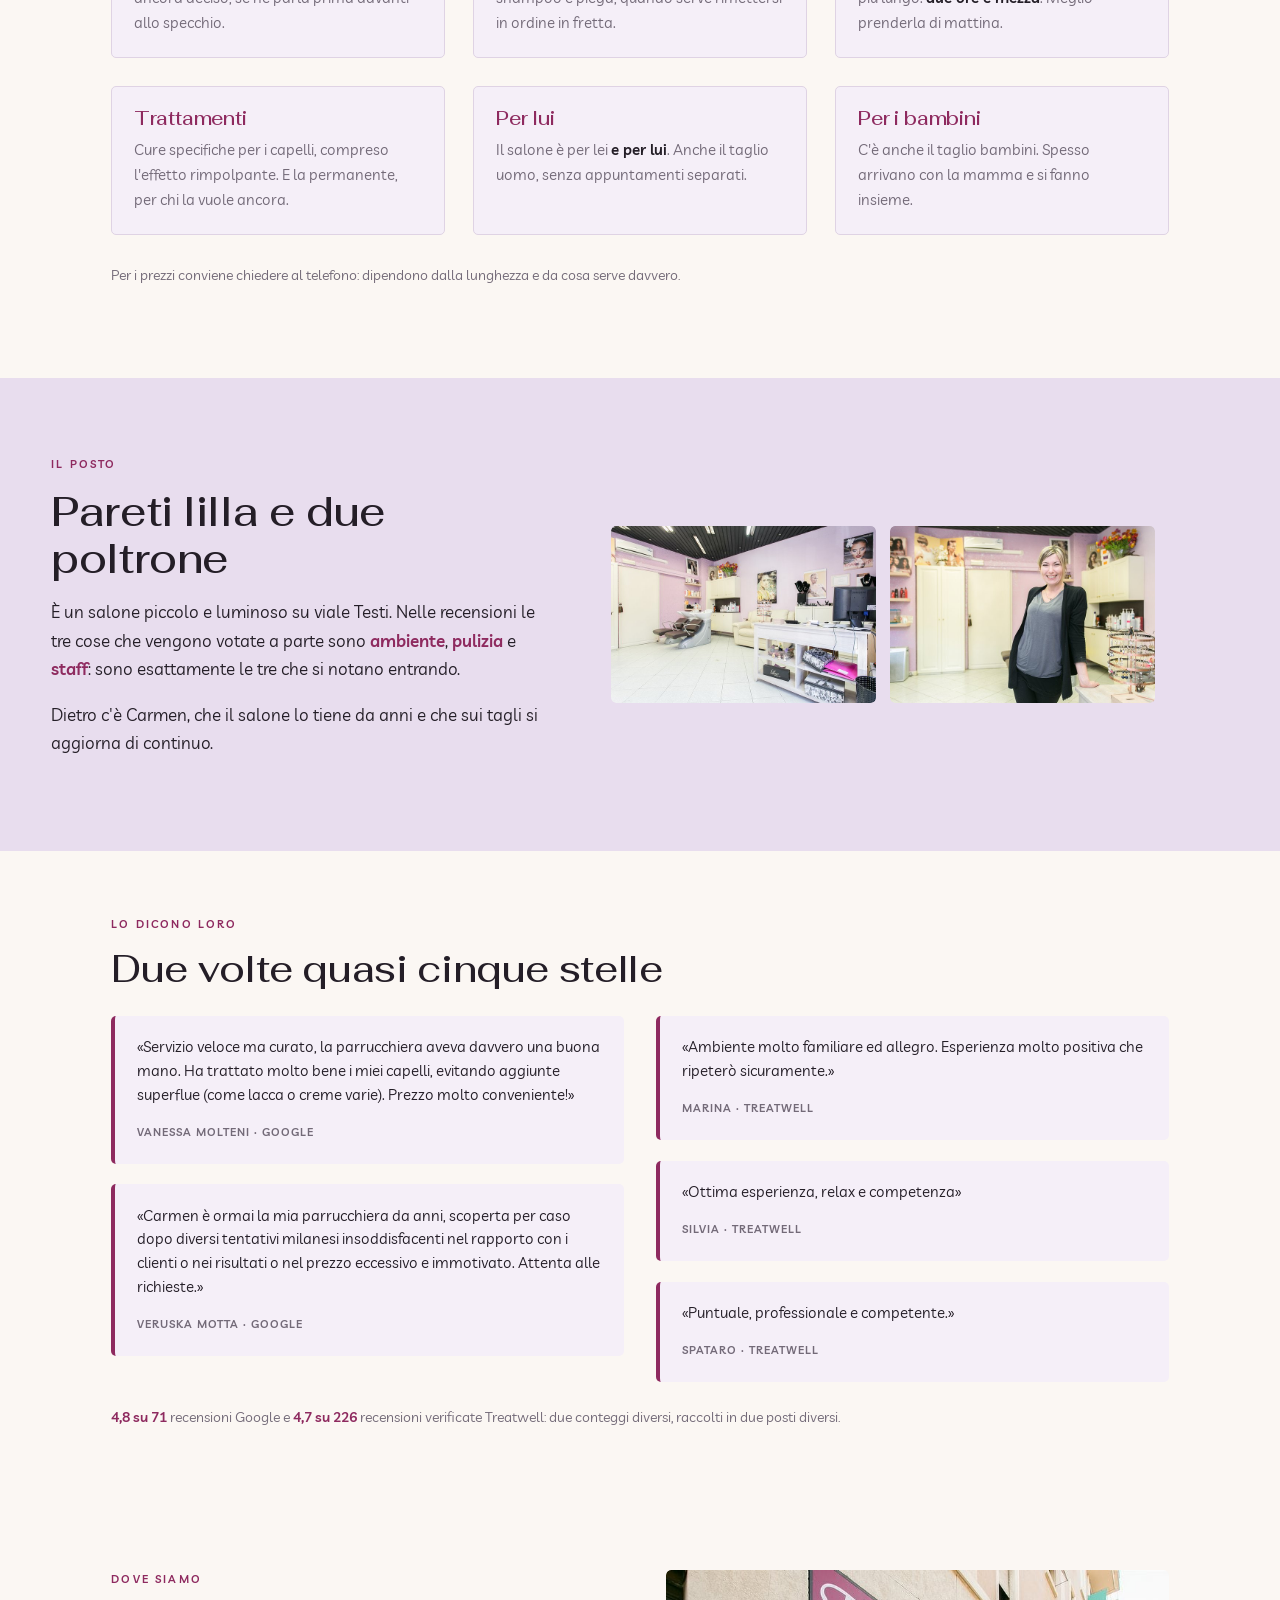
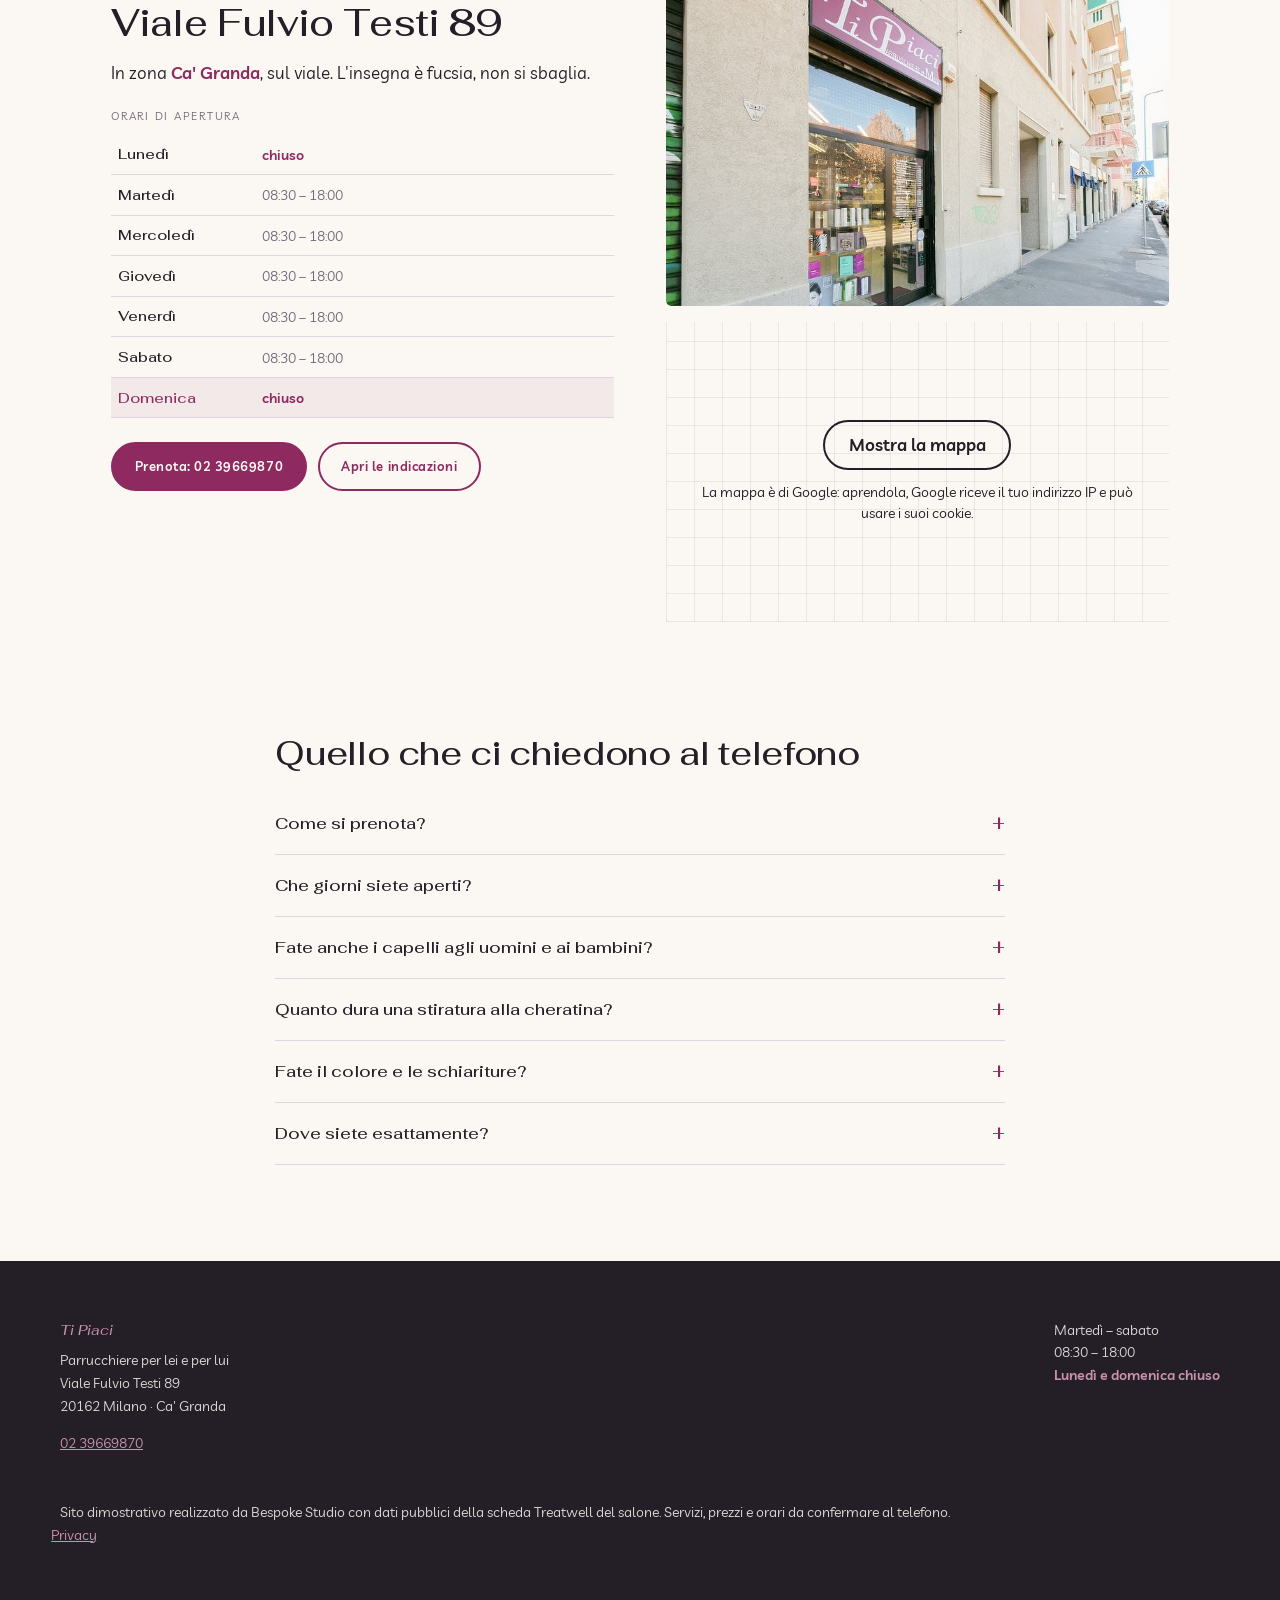
==== commit d1afaa20: "Privacy e pulizia: caratteri sul sito, mappa al clic, informativa, noindex - caratteri copiati nel s" ====
--- a/index.html
+++ b/index.html
@@ -3,6 +3,7 @@
 <head>
 <meta charset="utf-8">
 <meta name="viewport" content="width=device-width, initial-scale=1">
+<meta name="robots" content="noindex">
 <title>Ti Piaci — parrucchiere a Ca' Granda, Milano · taglio, colore, cheratina</title>
 <meta name="description" content="Ti Piaci, viale Fulvio Testi 89, Ca' Granda, Milano. Taglio, piega, colore, colpi di sole e lisciante alla cheratina, per lei e per lui. Si prenota per telefono: 02 39669870.">
 <link rel="canonical" href="https://rotenzark.github.io/ti-piaci-testi/">
@@ -20,9 +21,7 @@
 <link rel="icon" href="img/favicon.svg" type="image/svg+xml">
 <link rel="icon" href="img/favicon-32.png" sizes="32x32">
 <link rel="apple-touch-icon" href="img/apple-touch-icon.png">
-<link rel="preconnect" href="https://fonts.googleapis.com">
-<link rel="preconnect" href="https://fonts.gstatic.com" crossorigin>
-<link href="https://fonts.googleapis.com/css2?family=Fahkwang:ital,wght@0,300;0,400;0,500;0,600;1,400&family=Livvic:wght@300;400;500;600&display=swap" rel="stylesheet">
+<link rel="stylesheet" href="fonts/fonts.css?v=1">
 <link rel="stylesheet" href="css/styles.css?v=1">
 <script type="application/ld+json">
 {
@@ -171,9 +170,9 @@
     <p class="occhiello" data-i18n="voc.eti">Lo dicono loro</p>
     <h2 id="voci-titolo" data-i18n="voc.titolo">Due volte quasi cinque stelle</h2>
     <ul class="voci__lista">
-      <li class="voce"><p>«Servizio veloce ma curato, la parrucchiera aveva davvero una buona mano. Ha trattato molto bene i miei capelli, evitando aggiunte superflue (come lacca o creme varie). Prezzo molto conveniente!»</p><span class="voce__chi">Vanessa Molteni · Google</span></li>
-      <li class="voce"><p>«Carmen è ormai la mia parrucchiera da anni, scoperta per caso dopo diversi tentativi milanesi insoddisfacenti nel rapporto con i clienti o nei risultati o nel prezzo eccessivo e immotivato. Attenta alle richieste.»</p><span class="voce__chi">Veruska Motta · Google</span></li>
-      <li class="voce"><p>«Ambiente molto familiare ed allegro. Esperienza molto positiva che ripeterò sicuramente.»</p><span class="voce__chi">Marina · Treatwell</span></li>
+      <li class="voce"><p lang="it">«Servizio veloce ma curato, la parrucchiera aveva davvero una buona mano. Ha trattato molto bene i miei capelli, evitando aggiunte superflue (come lacca o creme varie). Prezzo molto conveniente!»</p><span class="voce__chi">Vanessa Molteni · Google</span></li>
+      <li class="voce"><p lang="it">«Carmen è ormai la mia parrucchiera da anni, scoperta per caso dopo diversi tentativi milanesi insoddisfacenti nel rapporto con i clienti o nei risultati o nel prezzo eccessivo e immotivato. Attenta alle richieste.»</p><span class="voce__chi">Veruska Motta · Google</span></li>
+      <li class="voce"><p lang="it">«Ambiente molto familiare ed allegro. Esperienza molto positiva che ripeterò sicuramente.»</p><span class="voce__chi">Marina · Treatwell</span></li>
       <li class="voce"><p>«Ottima esperienza, relax e competenza»</p><span class="voce__chi">Silvia · Treatwell</span></li>
       <li class="voce"><p>«Puntuale, professionale e competente.»</p><span class="voce__chi">Spataro · Treatwell</span></li>
     </ul>
@@ -205,7 +204,7 @@
     </div>
     <div class="dove__lato reveal">
       <button type="button" class="shot dove__facciata" data-full="img/facciata.jpg"><img src="img/facciata.jpg" width="720" height="480" decoding="async" alt="L'insegna fucsia Ti Piaci su viale Fulvio Testi, con la vetrina dei prodotti"></button>
-      <iframe title="Mappa di Ti Piaci, viale Fulvio Testi 89, Milano" src="https://www.google.com/maps?q=Viale+Fulvio+Testi+89+20162+Milano&output=embed" width="600" height="300" style="border:0" loading="lazy" referrerpolicy="no-referrer-when-downgrade"></iframe>
+      <div class="mappa-clic" data-mappa-clic style="--mappa-h: 300px"><template><iframe title="Mappa di Ti Piaci, viale Fulvio Testi 89, Milano" src="https://www.google.com/maps?q=Viale+Fulvio+Testi+89+20162+Milano&output=embed" width="600" height="300" style="border:0" loading="lazy" referrerpolicy="no-referrer-when-downgrade"></iframe></template><div class="mappa-clic__velo"><a class="mappa-clic__btn" href="https://www.google.com/maps/search/Ti+Piaci+Viale+Fulvio+Testi+89+Milano" target="_blank" rel="noopener">Mostra la mappa</a><p class="mappa-clic__nota">La mappa è di Google: aprendola, Google riceve il tuo indirizzo IP e può usare i suoi cookie.</p></div></div>
     </div>
   </section>
 
@@ -236,6 +235,7 @@
     </div>
   </div>
   <p class="chiusa__nota" data-i18n="foot.nota">Sito dimostrativo realizzato da Bespoke Studio con dati pubblici della scheda Treatwell del salone. Servizi, prezzi e orari da confermare al telefono.</p>
+  <p class="privacy-link"><a href="privacy.html">Privacy</a></p>
 </footer>
 
 <div class="barra" id="actionBar">
@@ -252,5 +252,6 @@
 <script src="https://cdn.jsdelivr.net/npm/gsap@3.12.5/dist/gsap.min.js"></script>
 <script src="https://cdn.jsdelivr.net/npm/gsap@3.12.5/dist/ScrollTrigger.min.js"></script>
 <script src="js/main.js?v=1"></script>
+<script src="js/mappa-clic.js?v=1" defer></script>
 </body>
 </html>
--- a/fonts/fonts.css
+++ b/fonts/fonts.css
@@ -0,0 +1,289 @@
+/* Caratteri ospitati sul sito: nessuna richiesta a Google Fonts o Fontshare (giro privacy 1/10/2026). Licenze in LICENSE.txt. */
+/* thai */
+@font-face {
+  font-family: 'Fahkwang';
+  font-style: italic;
+  font-weight: 400;
+  font-display: swap;
+  src: url(fahkwang-v18-Noa36Uj3zpmBOgbNpOqNiKpxORZ4.woff2) format('woff2');
+  unicode-range: U+02D7, U+0303, U+0331, U+0E01-0E5B, U+200C-200D, U+25CC;
+}
+/* vietnamese */
+@font-face {
+  font-family: 'Fahkwang';
+  font-style: italic;
+  font-weight: 400;
+  font-display: swap;
+  src: url(fahkwang-v18-Noa36Uj3zpmBOgbNpOqNiLFxORZ4.woff2) format('woff2');
+  unicode-range: U+0102-0103, U+0110-0111, U+0128-0129, U+0168-0169, U+01A0-01A1, U+01AF-01B0, U+0300-0301, U+0303-0304, U+0308-0309, U+0323, U+0329, U+1EA0-1EF9, U+20AB;
+}
+/* latin-ext */
+@font-face {
+  font-family: 'Fahkwang';
+  font-style: italic;
+  font-weight: 400;
+  font-display: swap;
+  src: url(fahkwang-v18-Noa36Uj3zpmBOgbNpOqNiLBxORZ4.woff2) format('woff2');
+  unicode-range: U+0100-02BA, U+02BD-02C5, U+02C7-02CC, U+02CE-02D7, U+02DD-02FF, U+0304, U+0308, U+0329, U+1D00-1DBF, U+1E00-1E9F, U+1EF2-1EFF, U+2020, U+20A0-20AB, U+20AD-20C0, U+2113, U+2C60-2C7F, U+A720-A7FF;
+}
+/* latin */
+@font-face {
+  font-family: 'Fahkwang';
+  font-style: italic;
+  font-weight: 400;
+  font-display: swap;
+  src: url(fahkwang-v18-Noa36Uj3zpmBOgbNpOqNiL5xOQ.woff2) format('woff2');
+  unicode-range: U+0000-00FF, U+0131, U+0152-0153, U+02BB-02BC, U+02C6, U+02DA, U+02DC, U+0304, U+0308, U+0329, U+2000-206F, U+20AC, U+2122, U+2191, U+2193, U+2212, U+2215, U+FEFF, U+FFFD;
+}
+/* thai */
+@font-face {
+  font-family: 'Fahkwang';
+  font-style: normal;
+  font-weight: 300;
+  font-display: swap;
+  src: url(fahkwang-v18-Noa26Uj3zpmBOgbNpOIjmqlCHCtBkw.woff2) format('woff2');
+  unicode-range: U+02D7, U+0303, U+0331, U+0E01-0E5B, U+200C-200D, U+25CC;
+}
+/* vietnamese */
+@font-face {
+  font-family: 'Fahkwang';
+  font-style: normal;
+  font-weight: 300;
+  font-display: swap;
+  src: url(fahkwang-v18-Noa26Uj3zpmBOgbNpOIjmqlZHCtBkw.woff2) format('woff2');
+  unicode-range: U+0102-0103, U+0110-0111, U+0128-0129, U+0168-0169, U+01A0-01A1, U+01AF-01B0, U+0300-0301, U+0303-0304, U+0308-0309, U+0323, U+0329, U+1EA0-1EF9, U+20AB;
+}
+/* latin-ext */
+@font-face {
+  font-family: 'Fahkwang';
+  font-style: normal;
+  font-weight: 300;
+  font-display: swap;
+  src: url(fahkwang-v18-Noa26Uj3zpmBOgbNpOIjmqlYHCtBkw.woff2) format('woff2');
+  unicode-range: U+0100-02BA, U+02BD-02C5, U+02C7-02CC, U+02CE-02D7, U+02DD-02FF, U+0304, U+0308, U+0329, U+1D00-1DBF, U+1E00-1E9F, U+1EF2-1EFF, U+2020, U+20A0-20AB, U+20AD-20C0, U+2113, U+2C60-2C7F, U+A720-A7FF;
+}
+/* latin */
+@font-face {
+  font-family: 'Fahkwang';
+  font-style: normal;
+  font-weight: 300;
+  font-display: swap;
+  src: url(fahkwang-v18-Noa26Uj3zpmBOgbNpOIjmqlWHCs.woff2) format('woff2');
+  unicode-range: U+0000-00FF, U+0131, U+0152-0153, U+02BB-02BC, U+02C6, U+02DA, U+02DC, U+0304, U+0308, U+0329, U+2000-206F, U+20AC, U+2122, U+2191, U+2193, U+2212, U+2215, U+FEFF, U+FFFD;
+}
+/* thai */
+@font-face {
+  font-family: 'Fahkwang';
+  font-style: normal;
+  font-weight: 400;
+  font-display: swap;
+  src: url(fahkwang-v18-Noax6Uj3zpmBOgbNpOqcuLxpPQ.woff2) format('woff2');
+  unicode-range: U+02D7, U+0303, U+0331, U+0E01-0E5B, U+200C-200D, U+25CC;
+}
+/* vietnamese */
+@font-face {
+  font-family: 'Fahkwang';
+  font-style: normal;
+  font-weight: 400;
+  font-display: swap;
+  src: url(fahkwang-v18-Noax6Uj3zpmBOgbNpOqHuLxpPQ.woff2) format('woff2');
+  unicode-range: U+0102-0103, U+0110-0111, U+0128-0129, U+0168-0169, U+01A0-01A1, U+01AF-01B0, U+0300-0301, U+0303-0304, U+0308-0309, U+0323, U+0329, U+1EA0-1EF9, U+20AB;
+}
+/* latin-ext */
+@font-face {
+  font-family: 'Fahkwang';
+  font-style: normal;
+  font-weight: 400;
+  font-display: swap;
+  src: url(fahkwang-v18-Noax6Uj3zpmBOgbNpOqGuLxpPQ.woff2) format('woff2');
+  unicode-range: U+0100-02BA, U+02BD-02C5, U+02C7-02CC, U+02CE-02D7, U+02DD-02FF, U+0304, U+0308, U+0329, U+1D00-1DBF, U+1E00-1E9F, U+1EF2-1EFF, U+2020, U+20A0-20AB, U+20AD-20C0, U+2113, U+2C60-2C7F, U+A720-A7FF;
+}
+/* latin */
+@font-face {
+  font-family: 'Fahkwang';
+  font-style: normal;
+  font-weight: 400;
+  font-display: swap;
+  src: url(fahkwang-v18-Noax6Uj3zpmBOgbNpOqIuLw.woff2) format('woff2');
+  unicode-range: U+0000-00FF, U+0131, U+0152-0153, U+02BB-02BC, U+02C6, U+02DA, U+02DC, U+0304, U+0308, U+0329, U+2000-206F, U+20AC, U+2122, U+2191, U+2193, U+2212, U+2215, U+FEFF, U+FFFD;
+}
+/* thai */
+@font-face {
+  font-family: 'Fahkwang';
+  font-style: normal;
+  font-weight: 500;
+  font-display: swap;
+  src: url(fahkwang-v18-Noa26Uj3zpmBOgbNpOJ7m6lCHCtBkw.woff2) format('woff2');
+  unicode-range: U+02D7, U+0303, U+0331, U+0E01-0E5B, U+200C-200D, U+25CC;
+}
+/* vietnamese */
+@font-face {
+  font-family: 'Fahkwang';
+  font-style: normal;
+  font-weight: 500;
+  font-display: swap;
+  src: url(fahkwang-v18-Noa26Uj3zpmBOgbNpOJ7m6lZHCtBkw.woff2) format('woff2');
+  unicode-range: U+0102-0103, U+0110-0111, U+0128-0129, U+0168-0169, U+01A0-01A1, U+01AF-01B0, U+0300-0301, U+0303-0304, U+0308-0309, U+0323, U+0329, U+1EA0-1EF9, U+20AB;
+}
+/* latin-ext */
+@font-face {
+  font-family: 'Fahkwang';
+  font-style: normal;
+  font-weight: 500;
+  font-display: swap;
+  src: url(fahkwang-v18-Noa26Uj3zpmBOgbNpOJ7m6lYHCtBkw.woff2) format('woff2');
+  unicode-range: U+0100-02BA, U+02BD-02C5, U+02C7-02CC, U+02CE-02D7, U+02DD-02FF, U+0304, U+0308, U+0329, U+1D00-1DBF, U+1E00-1E9F, U+1EF2-1EFF, U+2020, U+20A0-20AB, U+20AD-20C0, U+2113, U+2C60-2C7F, U+A720-A7FF;
+}
+/* latin */
+@font-face {
+  font-family: 'Fahkwang';
+  font-style: normal;
+  font-weight: 500;
+  font-display: swap;
+  src: url(fahkwang-v18-Noa26Uj3zpmBOgbNpOJ7m6lWHCs.woff2) format('woff2');
+  unicode-range: U+0000-00FF, U+0131, U+0152-0153, U+02BB-02BC, U+02C6, U+02DA, U+02DC, U+0304, U+0308, U+0329, U+2000-206F, U+20AC, U+2122, U+2191, U+2193, U+2212, U+2215, U+FEFF, U+FFFD;
+}
+/* thai */
+@font-face {
+  font-family: 'Fahkwang';
+  font-style: normal;
+  font-weight: 600;
+  font-display: swap;
+  src: url(fahkwang-v18-Noa26Uj3zpmBOgbNpOJXnKlCHCtBkw.woff2) format('woff2');
+  unicode-range: U+02D7, U+0303, U+0331, U+0E01-0E5B, U+200C-200D, U+25CC;
+}
+/* vietnamese */
+@font-face {
+  font-family: 'Fahkwang';
+  font-style: normal;
+  font-weight: 600;
+  font-display: swap;
+  src: url(fahkwang-v18-Noa26Uj3zpmBOgbNpOJXnKlZHCtBkw.woff2) format('woff2');
+  unicode-range: U+0102-0103, U+0110-0111, U+0128-0129, U+0168-0169, U+01A0-01A1, U+01AF-01B0, U+0300-0301, U+0303-0304, U+0308-0309, U+0323, U+0329, U+1EA0-1EF9, U+20AB;
+}
+/* latin-ext */
+@font-face {
+  font-family: 'Fahkwang';
+  font-style: normal;
+  font-weight: 600;
+  font-display: swap;
+  src: url(fahkwang-v18-Noa26Uj3zpmBOgbNpOJXnKlYHCtBkw.woff2) format('woff2');
+  unicode-range: U+0100-02BA, U+02BD-02C5, U+02C7-02CC, U+02CE-02D7, U+02DD-02FF, U+0304, U+0308, U+0329, U+1D00-1DBF, U+1E00-1E9F, U+1EF2-1EFF, U+2020, U+20A0-20AB, U+20AD-20C0, U+2113, U+2C60-2C7F, U+A720-A7FF;
+}
+/* latin */
+@font-face {
+  font-family: 'Fahkwang';
+  font-style: normal;
+  font-weight: 600;
+  font-display: swap;
+  src: url(fahkwang-v18-Noa26Uj3zpmBOgbNpOJXnKlWHCs.woff2) format('woff2');
+  unicode-range: U+0000-00FF, U+0131, U+0152-0153, U+02BB-02BC, U+02C6, U+02DA, U+02DC, U+0304, U+0308, U+0329, U+2000-206F, U+20AC, U+2122, U+2191, U+2193, U+2212, U+2215, U+FEFF, U+FFFD;
+}
+/* vietnamese */
+@font-face {
+  font-family: 'Livvic';
+  font-style: normal;
+  font-weight: 300;
+  font-display: swap;
+  src: url(livvic-v15-rnCq-x1S2hzjrlffw8Euul3DcfI.woff2) format('woff2');
+  unicode-range: U+0102-0103, U+0110-0111, U+0128-0129, U+0168-0169, U+01A0-01A1, U+01AF-01B0, U+0300-0301, U+0303-0304, U+0308-0309, U+0323, U+0329, U+1EA0-1EF9, U+20AB;
+}
+/* latin-ext */
+@font-face {
+  font-family: 'Livvic';
+  font-style: normal;
+  font-weight: 300;
+  font-display: swap;
+  src: url(livvic-v15-rnCq-x1S2hzjrlffw8Euu13DcfI.woff2) format('woff2');
+  unicode-range: U+0100-02BA, U+02BD-02C5, U+02C7-02CC, U+02CE-02D7, U+02DD-02FF, U+0304, U+0308, U+0329, U+1D00-1DBF, U+1E00-1E9F, U+1EF2-1EFF, U+2020, U+20A0-20AB, U+20AD-20C0, U+2113, U+2C60-2C7F, U+A720-A7FF;
+}
+/* latin */
+@font-face {
+  font-family: 'Livvic';
+  font-style: normal;
+  font-weight: 300;
+  font-display: swap;
+  src: url(livvic-v15-rnCq-x1S2hzjrlffw8EutV3D.woff2) format('woff2');
+  unicode-range: U+0000-00FF, U+0131, U+0152-0153, U+02BB-02BC, U+02C6, U+02DA, U+02DC, U+0304, U+0308, U+0329, U+2000-206F, U+20AC, U+2122, U+2191, U+2193, U+2212, U+2215, U+FEFF, U+FFFD;
+}
+/* vietnamese */
+@font-face {
+  font-family: 'Livvic';
+  font-style: normal;
+  font-weight: 400;
+  font-display: swap;
+  src: url(livvic-v15-rnCp-x1S2hzjrlfXZ-M7inw.woff2) format('woff2');
+  unicode-range: U+0102-0103, U+0110-0111, U+0128-0129, U+0168-0169, U+01A0-01A1, U+01AF-01B0, U+0300-0301, U+0303-0304, U+0308-0309, U+0323, U+0329, U+1EA0-1EF9, U+20AB;
+}
+/* latin-ext */
+@font-face {
+  font-family: 'Livvic';
+  font-style: normal;
+  font-weight: 400;
+  font-display: swap;
+  src: url(livvic-v15-rnCp-x1S2hzjrlfXZuM7inw.woff2) format('woff2');
+  unicode-range: U+0100-02BA, U+02BD-02C5, U+02C7-02CC, U+02CE-02D7, U+02DD-02FF, U+0304, U+0308, U+0329, U+1D00-1DBF, U+1E00-1E9F, U+1EF2-1EFF, U+2020, U+20A0-20AB, U+20AD-20C0, U+2113, U+2C60-2C7F, U+A720-A7FF;
+}
+/* latin */
+@font-face {
+  font-family: 'Livvic';
+  font-style: normal;
+  font-weight: 400;
+  font-display: swap;
+  src: url(livvic-v15-rnCp-x1S2hzjrlfXaOM7.woff2) format('woff2');
+  unicode-range: U+0000-00FF, U+0131, U+0152-0153, U+02BB-02BC, U+02C6, U+02DA, U+02DC, U+0304, U+0308, U+0329, U+2000-206F, U+20AC, U+2122, U+2191, U+2193, U+2212, U+2215, U+FEFF, U+FFFD;
+}
+/* vietnamese */
+@font-face {
+  font-family: 'Livvic';
+  font-style: normal;
+  font-weight: 500;
+  font-display: swap;
+  src: url(livvic-v15-rnCq-x1S2hzjrlffm8Auul3DcfI.woff2) format('woff2');
+  unicode-range: U+0102-0103, U+0110-0111, U+0128-0129, U+0168-0169, U+01A0-01A1, U+01AF-01B0, U+0300-0301, U+0303-0304, U+0308-0309, U+0323, U+0329, U+1EA0-1EF9, U+20AB;
+}
+/* latin-ext */
+@font-face {
+  font-family: 'Livvic';
+  font-style: normal;
+  font-weight: 500;
+  font-display: swap;
+  src: url(livvic-v15-rnCq-x1S2hzjrlffm8Auu13DcfI.woff2) format('woff2');
+  unicode-range: U+0100-02BA, U+02BD-02C5, U+02C7-02CC, U+02CE-02D7, U+02DD-02FF, U+0304, U+0308, U+0329, U+1D00-1DBF, U+1E00-1E9F, U+1EF2-1EFF, U+2020, U+20A0-20AB, U+20AD-20C0, U+2113, U+2C60-2C7F, U+A720-A7FF;
+}
+/* latin */
+@font-face {
+  font-family: 'Livvic';
+  font-style: normal;
+  font-weight: 500;
+  font-display: swap;
+  src: url(livvic-v15-rnCq-x1S2hzjrlffm8AutV3D.woff2) format('woff2');
+  unicode-range: U+0000-00FF, U+0131, U+0152-0153, U+02BB-02BC, U+02C6, U+02DA, U+02DC, U+0304, U+0308, U+0329, U+2000-206F, U+20AC, U+2122, U+2191, U+2193, U+2212, U+2215, U+FEFF, U+FFFD;
+}
+/* vietnamese */
+@font-face {
+  font-family: 'Livvic';
+  font-style: normal;
+  font-weight: 600;
+  font-display: swap;
+  src: url(livvic-v15-rnCq-x1S2hzjrlfft8cuul3DcfI.woff2) format('woff2');
+  unicode-range: U+0102-0103, U+0110-0111, U+0128-0129, U+0168-0169, U+01A0-01A1, U+01AF-01B0, U+0300-0301, U+0303-0304, U+0308-0309, U+0323, U+0329, U+1EA0-1EF9, U+20AB;
+}
+/* latin-ext */
+@font-face {
+  font-family: 'Livvic';
+  font-style: normal;
+  font-weight: 600;
+  font-display: swap;
+  src: url(livvic-v15-rnCq-x1S2hzjrlfft8cuu13DcfI.woff2) format('woff2');
+  unicode-range: U+0100-02BA, U+02BD-02C5, U+02C7-02CC, U+02CE-02D7, U+02DD-02FF, U+0304, U+0308, U+0329, U+1D00-1DBF, U+1E00-1E9F, U+1EF2-1EFF, U+2020, U+20A0-20AB, U+20AD-20C0, U+2113, U+2C60-2C7F, U+A720-A7FF;
+}
+/* latin */
+@font-face {
+  font-family: 'Livvic';
+  font-style: normal;
+  font-weight: 600;
+  font-display: swap;
+  src: url(livvic-v15-rnCq-x1S2hzjrlfft8cutV3D.woff2) format('woff2');
+  unicode-range: U+0000-00FF, U+0131, U+0152-0153, U+02BB-02BC, U+02C6, U+02DA, U+02DC, U+0304, U+0308, U+0329, U+2000-206F, U+20AC, U+2122, U+2191, U+2193, U+2212, U+2215, U+FEFF, U+FFFD;
+}
--- a/css/styles.css
+++ b/css/styles.css
@@ -223,3 +223,12 @@
   .testata__coda .bottone{display:none}
   .orari th{width:7rem;font-size:.86rem}
 }
+
+/*MAPPACLIC*/
+/* la mappa Google si carica solo al clic (giro privacy 1/10/2026) */
+.mappa-clic { display: flex; align-items: center; justify-content: center; width: 100%; height: 100%; min-height: var(--mappa-h, 320px); box-sizing: border-box; padding: 24px; text-align: center; background: repeating-linear-gradient(0deg, rgba(127, 127, 127, 0.14) 0 1px, transparent 1px 28px), repeating-linear-gradient(90deg, rgba(127, 127, 127, 0.14) 0 1px, transparent 1px 28px); }
+.mappa-clic__velo { display: flex; flex-direction: column; align-items: center; gap: 12px; max-width: 32em; }
+.mappa-clic__btn { display: inline-block; padding: 0.75em 1.4em; border: 2px solid currentColor; border-radius: 999px; color: inherit; font: inherit; font-weight: 600; line-height: 1.2; text-decoration: none; background: transparent; cursor: pointer; }
+.mappa-clic__btn:hover, .mappa-clic__btn:focus-visible { text-decoration: underline; }
+.mappa-clic__nota { margin: 0; font-size: 0.85em; line-height: 1.45; }
+/*/MAPPACLIC*/
